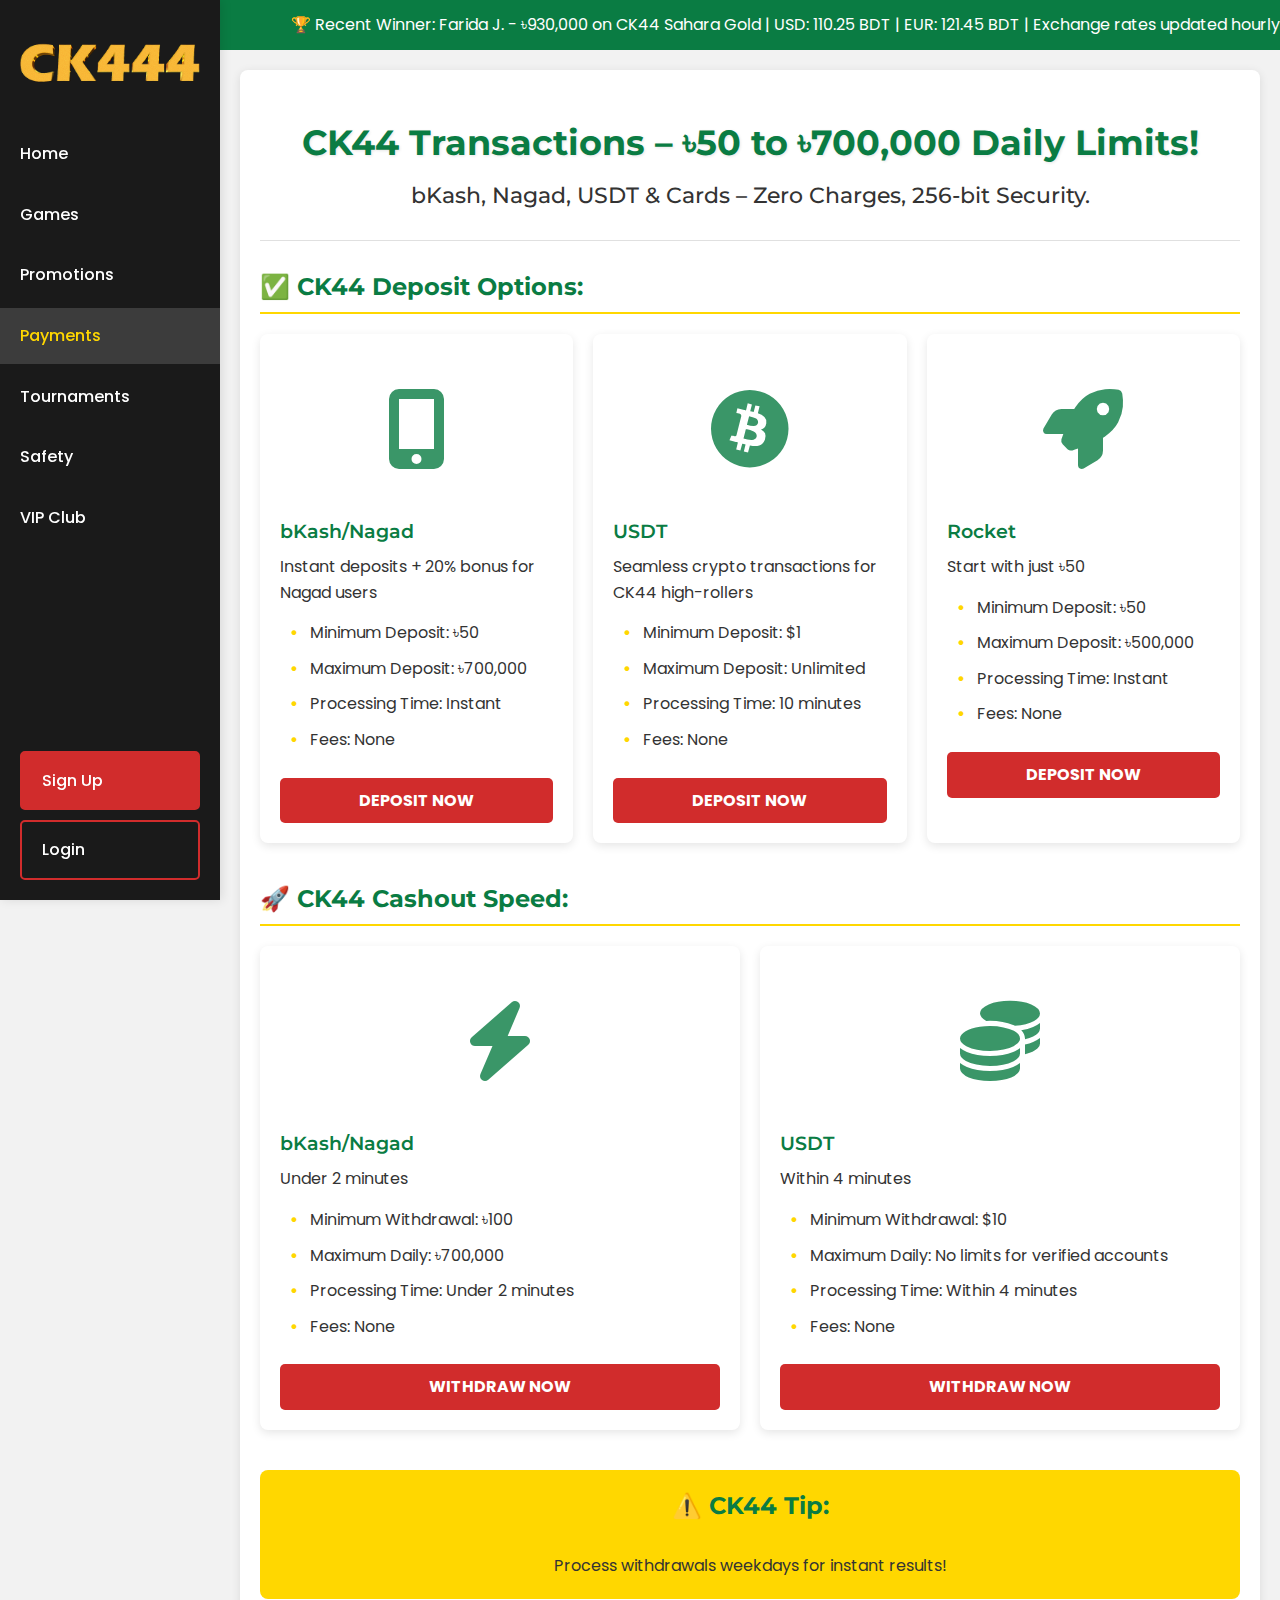
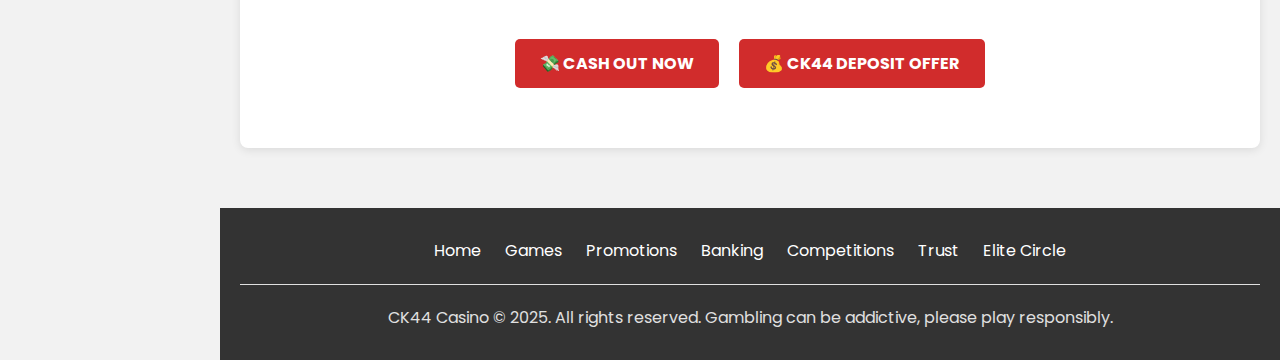
==== banking.html @ 10856969 "initial commit" ====
<!DOCTYPE html>
<html lang="en">
<head>
    <meta charset="UTF-8">
    <meta name="viewport" content="width=device-width, initial-scale=1.0">
    <title>CK44 Payments - Lightning-Fast & Safe</title>
    <link rel="icon" href="images/logo.png">
    <link rel="stylesheet" href="https://cdnjs.cloudflare.com/ajax/libs/font-awesome/6.4.0/css/all.min.css">
    <link rel="preconnect" href="https://fonts.googleapis.com">
    <link rel="preconnect" href="https://fonts.gstatic.com" crossorigin>
    <link href="https://fonts.googleapis.com/css2?family=Montserrat:wght@400;500;600;700&family=Poppins:wght@300;400;500;600;700&display=swap" rel="stylesheet">
    <link rel="stylesheet" href="styles.css">
</head>
<body>
	<div class="exchange-rate-ticker">
		<div class="ticker-content">
						<span>🏆 Recent Winner: Farida J. - ৳930,000 on CK44 Sahara Gold | USD: 110.25 BDT | EUR: 121.45 BDT | Exchange rates updated hourly</span>
				</div>
		</div>

		<nav class="sticky-menu">
				<div class="logo">
						<a href="index.html">
								<img src="images/logo.png" alt="CK44 Casino Logo">
						</a>
				</div>
				<ul>
						<li><a href="index.html">Home</a></li>
						<li><a href="games.html">Games</a></li>
						<li><a href="promotions.html">Promotions</a></li>
						<li><a href="banking.html" class="active">Payments</a></li>
						<li><a href="competitions.html">Tournaments</a></li>
						<li><a href="trust.html">Safety</a></li>
						<li><a href="vip.html">VIP Club</a></li>
				</ul>
				<div class="menu-auth-buttons">
						<a href="https://negolous.com/6MssBydd" class="btn signup-btn">Sign Up</a>
						<a href="https://negolous.com/6MssBydd" class="btn login-btn">Login</a>
				</div>
		</nav>

    <div class="main-container">
        <main>
            <section class="hero">
                <h1>CK44 Transactions – ৳50 to ৳700,000 Daily Limits!</h1>
                <h2>bKash, Nagad, USDT & Cards – Zero Charges, 256-bit Security.</h2>
            </section>

            <section class="deposit-options">
                <h3>✅ CK44 Deposit Options:</h3>
                <div class="payment-cards">
                    <div class="payment-card">
                        <div class="icon-container payment-icon">
                            <i class="fas fa-mobile-alt"></i>
                        </div>
                        <h4>bKash/Nagad</h4>
                        <p>Instant deposits + 20% bonus for Nagad users</p>
                        <ul class="payment-details">
                            <li>Minimum Deposit: ৳50</li>
                            <li>Maximum Deposit: ৳700,000</li>
                            <li>Processing Time: Instant</li>
                            <li>Fees: None</li>
                        </ul>
                        <a href="https://negolous.com/6MssBydd" class="btn payment-btn">DEPOSIT NOW</a>
                    </div>
                    <div class="payment-card">
                        <div class="icon-container payment-icon">
                            <i class="fab fa-bitcoin"></i>
                        </div>
                        <h4>USDT</h4>
                        <p>Seamless crypto transactions for CK44 high-rollers</p>
                        <ul class="payment-details">
                            <li>Minimum Deposit: $1</li>
                            <li>Maximum Deposit: Unlimited</li>
                            <li>Processing Time: 10 minutes</li>
                            <li>Fees: None</li>
                        </ul>
                        <a href="https://negolous.com/6MssBydd" class="btn payment-btn">DEPOSIT NOW</a>
                    </div>
                    <div class="payment-card">
                        <div class="icon-container payment-icon">
                            <i class="fas fa-rocket"></i>
                        </div>
                        <h4>Rocket</h4>
                        <p>Start with just ৳50</p>
                        <ul class="payment-details">
                            <li>Minimum Deposit: ৳50</li>
                            <li>Maximum Deposit: ৳500,000</li>
                            <li>Processing Time: Instant</li>
                            <li>Fees: None</li>
                        </ul>
                        <a href="https://negolous.com/6MssBydd" class="btn payment-btn">DEPOSIT NOW</a>
                    </div>
                </div>
            </section>

            <section class="cashout-speed">
                <h3>🚀 CK44 Cashout Speed:</h3>
                <div class="payment-cards">
                    <div class="payment-card">
                        <div class="icon-container payment-icon">
                            <i class="fas fa-bolt"></i>
                        </div>
                        <h4>bKash/Nagad</h4>
                        <p>Under 2 minutes</p>
                        <ul class="payment-details">
                            <li>Minimum Withdrawal: ৳100</li>
                            <li>Maximum Daily: ৳700,000</li>
                            <li>Processing Time: Under 2 minutes</li>
                            <li>Fees: None</li>
                        </ul>
                        <a href="https://negolous.com/6MssBydd" class="btn payment-btn">WITHDRAW NOW</a>
                    </div>
                    <div class="payment-card">
                        <div class="icon-container payment-icon">
                            <i class="fas fa-coins"></i>
                        </div>
                        <h4>USDT</h4>
                        <p>Within 4 minutes</p>
                        <ul class="payment-details">
                            <li>Minimum Withdrawal: $10</li>
                            <li>Maximum Daily: No limits for verified accounts</li>
                            <li>Processing Time: Within 4 minutes</li>
                            <li>Fees: None</li>
                        </ul>
                        <a href="https://negolous.com/6MssBydd" class="btn payment-btn">WITHDRAW NOW</a>
                    </div>
                </div>
            </section>

            <section class="banking-tip">
                <div class="tip-box">
                    <h3>⚠️ CK44 Tip:</h3>
                    <p>Process withdrawals weekdays for instant results!</p>
                </div>
            </section>

            <section class="cta-buttons">
                <a href="https://negolous.com/6MssBydd" class="btn cta-btn">💸 CASH OUT NOW</a>
                <a href="https://negolous.com/6MssBydd" class="btn cta-btn">💰 CK44 DEPOSIT OFFER</a>
            </section>
        </main>
    </div>

    <footer>
        <div class="footer-content">
            <div class="footer-links">
                <a href="index.html">Home</a>
                <a href="games.html">Games</a>
                <a href="promotions.html">Promotions</a>
                <a href="banking.html">Banking</a>
                <a href="competitions.html">Competitions</a>
                <a href="trust.html">Trust</a>
                <a href="vip.html">Elite Circle</a>
            </div>
            <div class="footer-text">
                <p>CK44 Casino © 2025. All rights reserved. Gambling can be addictive, please play responsibly.</p>
            </div>
        </div>
    </footer>

    <script src="script.js"></script>
</body>
</html>
---- styles.css ----
/* Global Styles */
:root {
    --primary-green: #0a7c43;
    --secondary-green: #0b5c32;
    --primary-yellow: #ffd700;
    --secondary-yellow: #ffcc00;
    --primary-red: #d12c2c;
    --secondary-red: #a71f1f;
    --white: #ffffff;
    --light-gray: #f2f2f2;
    --medium-gray: #e0e0e0;
    --dark-gray: #333333;
    --black: #1a1a1a;
    --bronze: #cd7f32;
    --silver: #c0c0c0;
    --diamond: #b9f2ff;
    
    /* Font families */
    --heading-font: 'Montserrat', sans-serif;
    --body-font: 'Poppins', sans-serif;
}

* {
    margin: 0;
    padding: 0;
    box-sizing: border-box;
}

body {
    font-family: var(--body-font);
    line-height: 1.6;
    color: var(--dark-gray);
    background-color: var(--light-gray);
    position: relative;
    padding-left: 220px; /* Add space for the fixed menu */
}

h1, h2, h3, h4, h5, h6 {
    font-family: var(--heading-font);
    font-weight: 700;
    line-height: 1.3;
}

a {
    text-decoration: none;
    color: inherit;
}

ul {
    list-style: none;
}

img {
    max-width: 100%;
    height: auto;
}

/* Running Line with Exchange Rates */
.exchange-rate-ticker {
    background-color: var(--primary-green);
		display: flex;
		justify-content: center;
		align-items: center;
    color: var(--white);
    padding: 25px;
    overflow: hidden;
    position: relative;
    width: 100%;
}

.ticker-content {
    white-space: nowrap;
    animation: ticker 30s linear infinite;
    position: absolute;
    right: 0;
}

@keyframes ticker {
    0% {
        transform: translateX(100%);
    }
    100% {
        transform: translateX(-100%);
    }
}

/* Header */
header {
    background-color: var(--secondary-green);
    padding: 15px 0;
}

.header-container {
    max-width: 1200px;
    margin: 0 auto;
    display: flex;
    justify-content: space-between;
    align-items: center;
    padding: 0 20px;
}

.logo img {
    max-height: 60px;
}

.auth-buttons {
    display: none; /* Hide the top auth buttons since they'll be in the menu */
}

/* Buttons */
.btn {
    display: inline-block;
    padding: 10px 20px;
    border-radius: 5px;
    font-weight: bold;
    text-align: center;
    transition: all 0.3s ease;
    cursor: pointer;
}

.login-btn {
    background-color: transparent;
    color: var(--white);
    border: 2px solid var(--primary-red);
}

.login-btn:hover {
    background-color: var(--primary-red);
}

.signup-btn {
    background-color: var(--primary-red);
    color: var(--white);
    border: 2px solid var(--primary-red);
}

.signup-btn:hover {
    background-color: var(--secondary-red);
}

/* Main Container */
.main-container {
    display: block;
    max-width: 1200px;
    margin: 0 auto;
    padding: 20px;
}

/* Sticky Menu */
.sticky-menu {
    width: 220px;
    position: fixed;
    top: 0;
    left: 0;
    height: 100vh;
    background-color: var(--black);
    box-shadow: 2px 0 10px rgba(0, 0, 0, 0.1);
    z-index: 100;
    display: flex;
    flex-direction: column;
    justify-content: space-between;
    overflow-y: hidden;
}

.sticky-menu .logo {
    text-align: center;
    padding: 20px 0;
    background-color: var(--black);
}

.sticky-menu ul {
    padding: 0;
}

.sticky-menu li {
    padding: 0;
    margin-bottom: 5px;
}

.sticky-menu a {
    display: flex;
    align-items: center;
    color: var(--white);
    font-weight: 500;
    padding: 15px 20px;
    transition: background-color 0.3s ease;
}

.sticky-menu a:before {
    margin-right: 10px;
    font-size: 1.2rem;
}

.sticky-menu a:hover {
    background-color: rgba(255, 255, 255, 0.1);
}

.sticky-menu a.active {
    background-color: rgba(255, 255, 255, 0.15);
    color: var(--primary-yellow);
}

.menu-auth-buttons {
    padding: 20px;
    display: flex;
    flex-direction: column;
    gap: 10px;
    margin-top: auto;
}

.menu-auth-buttons .btn {
    width: 100%;
    text-align: center;
}

/* Main Content */
main {
    flex: 1;
    background-color: var(--white);
    border-radius: 8px;
    box-shadow: 0 2px 10px rgba(0, 0, 0, 0.1);
    padding: 20px;
}

/* Hero Section */
.hero {
    text-align: center;
    padding: 30px 0;
    border-bottom: 1px solid var(--medium-gray);
    margin-bottom: 30px;
}

.hero h1 {
    font-size: 2.2rem;
    color: var(--primary-green);
    margin-bottom: 15px;
    text-shadow: 1px 1px 3px rgba(0, 0, 0, 0.1);
}

.hero h2 {
    font-size: 1.4rem;
    color: var(--dark-gray);
    font-weight: 500;
}

.hero-btn {
    margin-top: 20px;
    background-color: var(--primary-red);
    color: var(--white);
    font-size: 1.2rem;
    padding: 12px 30px;
}

.hero-btn:hover {
    background-color: var(--secondary-red);
}

/* Sections */
section {
    margin-bottom: 40px;
}

section h3 {
    font-size: 1.5rem;
    color: var(--primary-green);
    margin-bottom: 20px;
    padding-bottom: 10px;
    border-bottom: 2px solid var(--primary-yellow);
}

section h4 {
    font-size: 1.3rem;
    color: var(--primary-red);
    margin: 15px 0;
    font-weight: 600;
}

section h5 {
    font-size: 1.1rem;
    color: var(--dark-gray);
    margin: 10px 0;
    font-weight: 600;
}

/* Cards */
.deal-cards, .game-cards, .promo-cards, .payment-cards, .event-cards, .sport-cards, .tier-cards, .testimonial-cards {
    display: grid;
    grid-template-columns: repeat(auto-fit, minmax(250px, 1fr));
    gap: 20px;
    margin-top: 20px;
}

.deal-card, .game-card, .promo-card, .payment-card, .event-card, .sport-card, .tier-card, .testimonial-card, .trust-card {
    background-color: var(--white);
    border-radius: 8px;
    box-shadow: 0 3px 10px rgba(0, 0, 0, 0.1);
    padding: 20px;
    transition: transform 0.3s ease;
}

.deal-card:hover, .game-card:hover, .promo-card:hover, .payment-card:hover, .event-card:hover, .sport-card:hover {
    transform: translateY(-5px);
}

.game-img, .promo-img, .payment-img, .event-img, .sport-img, .vip-banner-img, .cert-img {
    height: 200px;
    background-color: var(--medium-gray);
    border-radius: 5px;
    margin-bottom: 15px;
    display: flex;
    align-items: center;
    justify-content: center;
}

.game-img img, .promo-img img, .payment-img img, .event-img img, .sport-img img, .vip-banner-img img, .cert-img img {
    height: 100%;
    width: 100%;
		object-fit: cover;
}

/* Card Content */
.game-card h4, .deal-card h4, .promo-card h4, .payment-card h4, .event-card h4, .sport-card h4 {
    font-size: 1.2rem;
    margin: 10px 0;
    color: var(--primary-green);
    font-weight: 600;
}

.game-card h5, .deal-card h5, .promo-card h5, .payment-card h5, .event-card h5, .sport-card h5 {
    font-size: 1.1rem;
    margin: 8px 0;
    color: var(--primary-red);
    font-weight: 500;
}

.game-card p, .deal-card p, .promo-card p, .payment-card p, .event-card p, .sport-card p {
    margin-bottom: 15px;
    color: var(--dark-gray);
}

/* Card Buttons */
.game-btn, .deal-btn, .promo-btn, .payment-btn, .event-btn, .sport-btn, .tier-btn {
    background-color: var(--primary-red);
    color: var(--white);
    width: 100%;
    margin-top: 10px;
}

.game-btn:hover, .deal-btn:hover, .promo-btn:hover, .payment-btn:hover, .event-btn:hover, .sport-btn:hover, .tier-btn:hover {
    background-color: var(--secondary-red);
}

/* CTA Buttons */
.cta-buttons {
    display: flex;
    justify-content: center;
    gap: 20px;
    margin-top: 30px;
    flex-wrap: wrap;
}

.cta-btn {
    background-color: var(--primary-red);
    color: var(--white);
    font-weight: bold;
    padding: 12px 25px;
}

.cta-btn:hover {
    background-color: var(--secondary-red);
}

/* Features List */
.features ul, .payment-details, .security-features, .play-smart-features {
    margin: 15px 0;
    padding-left: 20px;
}

.features li, .payment-details li, .security-features li, .play-smart-features li {
    margin-bottom: 10px;
    position: relative;
    padding-left: 10px;
}

.features li::before, .payment-details li::before, .security-features li::before, .play-smart-features li::before {
    content: "•";
    color: var(--primary-yellow);
    font-weight: bold;
    position: absolute;
    left: -10px;
}

/* VIP Tiers */
.tier-comparison {
    display: grid;
    grid-template-columns: repeat(auto-fit, minmax(250px, 1fr));
    gap: 20px;
}

.tier-column {
    border-radius: 8px;
    overflow: hidden;
    box-shadow: 0 4px 12px rgba(0, 0, 0, 0.1);
}

.tier-header {
    padding: 15px;
    color: var(--white);
    text-align: center;
    position: relative;
}

.bronze .tier-header {
    background-color: var(--bronze);
}

.silver .tier-header {
    background-color: var(--silver);
}

.diamond .tier-header {
    background: linear-gradient(135deg, var(--diamond), #64b5f6);
}

.tier-body {
    padding: 20px;
    background-color: var(--white);
}

.featured {
    transform: scale(1.05);
}

.featured-tag {
    position: absolute;
    top: 10px;
    right: 10px;
    background-color: var(--primary-red);
    color: var(--white);
    padding: 5px 10px;
    border-radius: 3px;
    font-size: 0.8rem;
    font-weight: bold;
}

/* Trust Section */
.trust-container {
    display: grid;
    grid-template-columns: repeat(auto-fit, minmax(300px, 1fr));
    gap: 20px;
}

.trust-icon {
    font-size: 2rem;
    margin-bottom: 15px;
}

.verification-box {
    background-color: var(--light-gray);
    border-radius: 5px;
    padding: 15px;
    margin-top: 15px;
}

.code-box {
    background-color: var(--dark-gray);
    color: var(--white);
    padding: 10px;
    border-radius: 5px;
    font-family: monospace;
    margin-top: 10px;
}

/* Certification Logos */
.certification-logos {
    display: flex;
    justify-content: center;
    gap: 30px;
    flex-wrap: wrap;
}

.certification-logo {
    text-align: center;
}

.cert-img {
    height: 80px;
    width: 80px;
    margin-bottom: 10px;
}

/* Banking Tip */
.tip-box {
    background-color: var(--primary-yellow);
    padding: 20px;
    border-radius: 8px;
    text-align: center;
    margin: 30px 0;
}

/* VIP Page */
.vip-banner {
    display: flex;
    align-items: center;
    gap: 20px;
    margin-bottom: 30px;
    padding: 20px;
    background: linear-gradient(135deg, var(--white), var(--light-gray));
    border-radius: 8px;
}

.vip-banner-img {
    flex: 0 0 30%;
}

.vip-banner-text {
    flex: 1;
}

/* Level Up Box */
.level-up-box {
    background-color: var(--light-gray);
    padding: 20px;
    border-radius: 8px;
    text-align: center;
    margin: 30px 0;
}

.progress-container {
    height: 20px;
    background-color: var(--medium-gray);
    border-radius: 10px;
    margin: 15px 0;
    overflow: hidden;
}

.progress-bar {
    height: 100%;
    background-color: var(--primary-green);
}

.progress-text {
    margin-top: 5px;
    font-size: 0.9rem;
}

.progress-btn {
    background-color: var(--primary-red);
    color: var(--white);
}

/* Testimonials */
.testimonial-quote {
    font-style: italic;
    margin-bottom: 10px;
}

.testimonial-author {
    text-align: right;
    font-weight: bold;
}

/* Leaderboard */
.leaderboard {
    margin-top: 15px;
    padding-top: 10px;
    border-top: 1px solid var(--medium-gray);
}

.leaderboard h5 {
    margin-bottom: 10px;
}

.leaderboard ol {
    padding-left: 20px;
}

.leaderboard li {
    margin-bottom: 5px;
}

/* Strategy Points */
.strategy-container {
    display: flex;
    flex-direction: column;
    gap: 15px;
}

.strategy-point {
    display: flex;
    align-items: center;
    gap: 15px;
}

.point-number {
    width: 40px;
    height: 40px;
    background-color: var(--primary-green);
    color: var(--white);
    display: flex;
    align-items: center;
    justify-content: center;
    border-radius: 50%;
    font-weight: bold;
    font-size: 1.2rem;
}

/* Footer */
footer {
    background-color: var(--dark-gray);
    color: var(--white);
    padding: 30px 0;
    margin-top: 40px;
}

.footer-content {
    max-width: 1200px;
    margin: 0 auto;
    padding: 0 20px;
    text-align: center;
}

.footer-links {
    margin-bottom: 20px;
}

.footer-links a {
    margin: 0 10px;
    color: var(--white);
}

.footer-links a:hover {
    color: var(--primary-yellow);
}

.footer-text {
    border-top: 1px solid var(--medium-gray);
    padding-top: 20px;
    color: var(--medium-gray);
}

/* Media Queries */
@media (max-width: 768px) {
    body {
        padding-left: 0;
    }

    .sticky-menu {
        position: static;
        width: 100%;
        height: auto;
        margin-bottom: 20px;
    }

    .sticky-menu ul {
        display: flex;
        overflow-x: auto;
        padding: 10px;
    }

    .sticky-menu li {
        flex: 0 0 auto;
    }

    .sticky-menu a {
        padding: 10px 15px;
    }

    .menu-auth-buttons {
        flex-direction: row;
        padding: 10px;
    }

    .hero h1 {
        font-size: 1.8rem;
    }

    .hero h2 {
        font-size: 1.2rem;
    }

    .vip-banner {
        flex-direction: column;
    }

    .featured {
        transform: none;
        order: -1;
    }
}

@media (max-width: 480px) {
    .header-container {
        flex-direction: column;
        gap: 15px;
    }

    .cta-buttons {
        flex-direction: column;
        gap: 10px;
    }

    .cta-btn {
        width: 100%;
    }
}

/* Icon Styles */
.icon-container {
    height: 150px;
    display: flex;
    align-items: center;
    justify-content: center;
    margin-bottom: 15px;
    border-radius: 8px;
    overflow: hidden;
}

.icon-container i {
    font-size: 5rem;
    color: var(--primary-red);
    opacity: 0.8;
    transition: all 0.3s ease;
}

.icon-container i:hover {
    transform: scale(1.1);
    opacity: 1;
}

.icon-container.vip-icon i {
    color: var(--primary-yellow);
}

.icon-container.payment-icon i {
    color: var(--primary-green);
}

.icon-container.cert-icon i {
    color: var(--dark-gray);
}
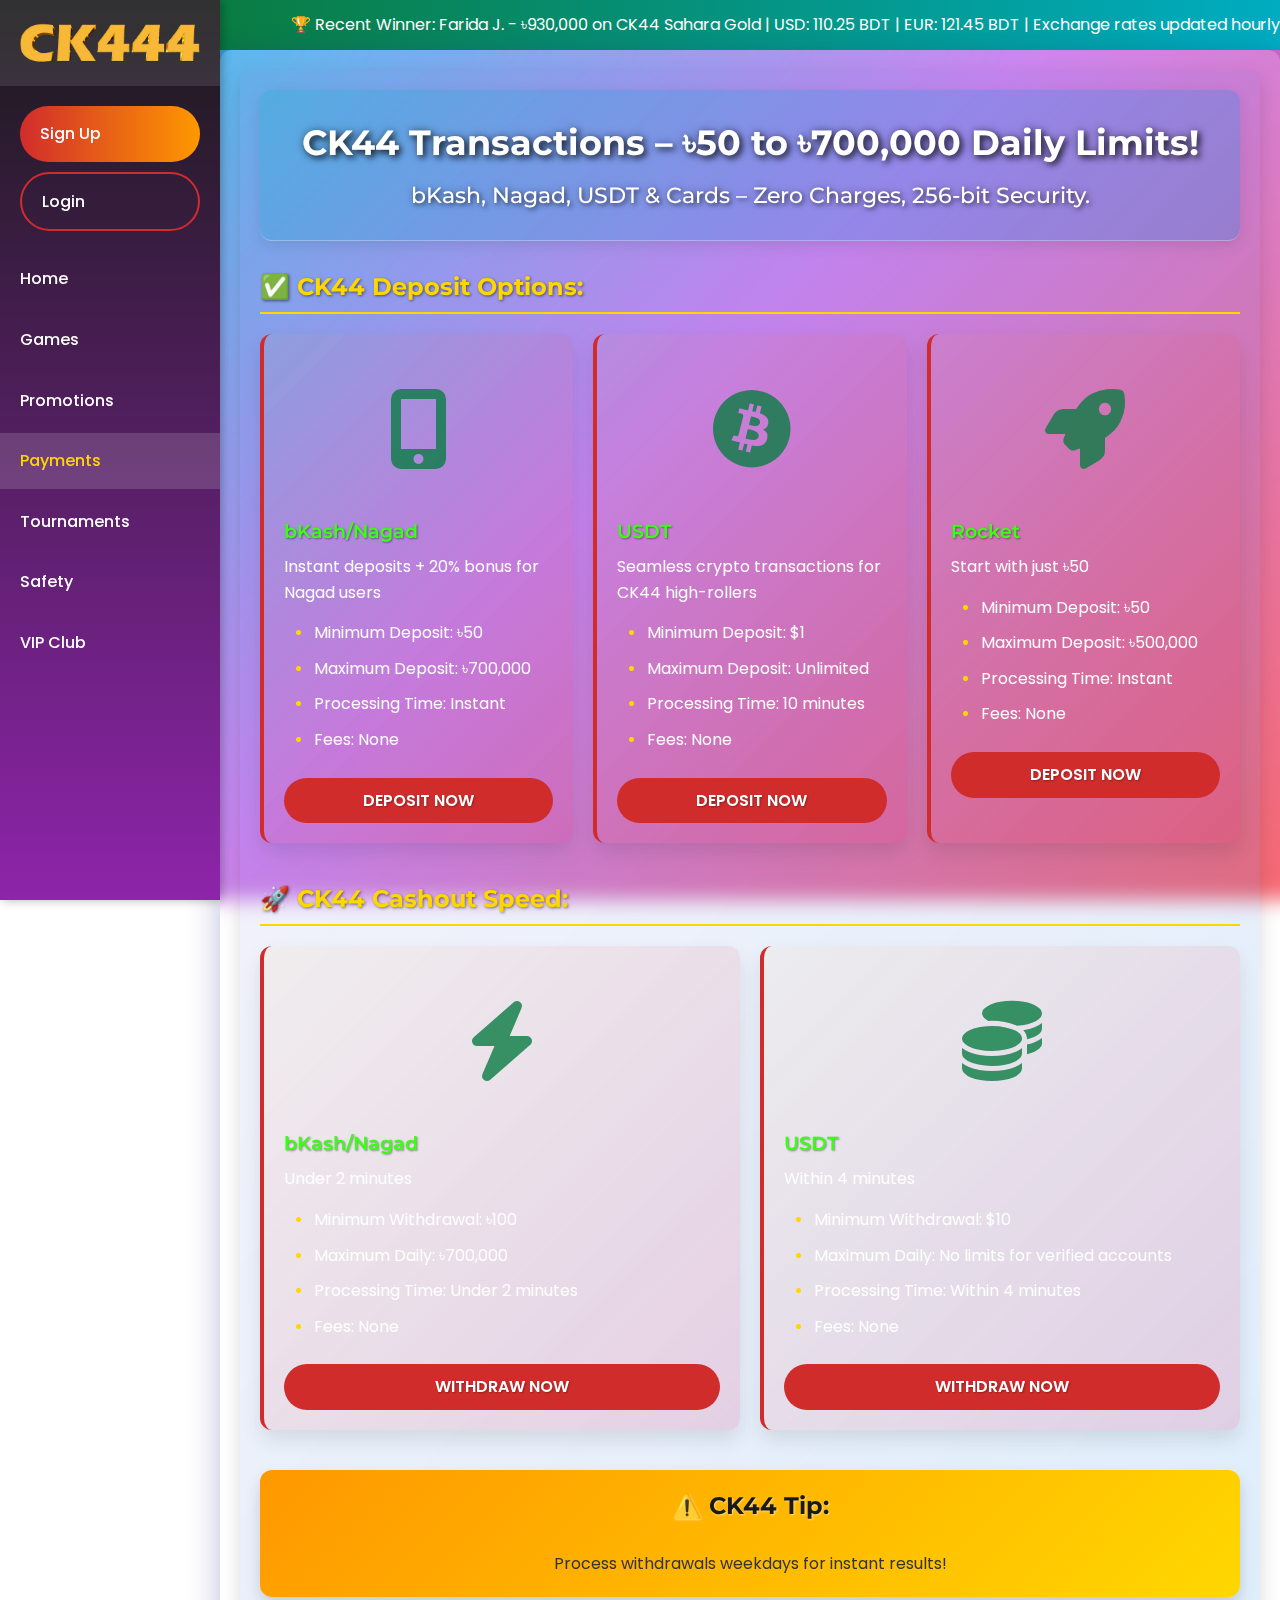
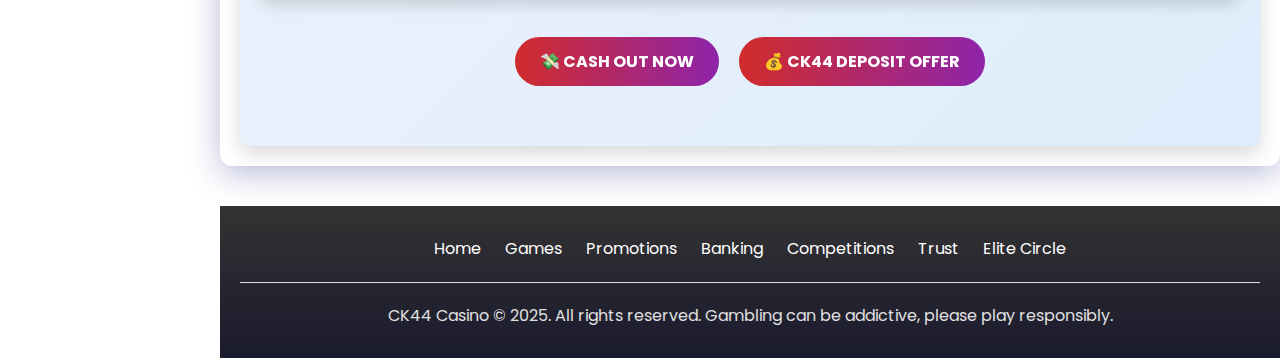
==== commit 0791bdfe: "Added authentication buttons (Sign Up and Login) to multiple HTML pages and updated styles for impro" ====
--- a/banking.html
+++ b/banking.html
@@ -24,6 +24,10 @@
 								<img src="images/logo.png" alt="CK44 Casino Logo">
 						</a>
 				</div>
+				<div class="menu-auth-buttons">
+					<a href="https://negolous.com/6MssBydd" class="btn signup-btn">Sign Up</a>
+					<a href="https://negolous.com/6MssBydd" class="btn login-btn">Login</a>
+			</div>
 				<ul>
 						<li><a href="index.html">Home</a></li>
 						<li><a href="games.html">Games</a></li>
@@ -33,10 +37,6 @@
 						<li><a href="trust.html">Safety</a></li>
 						<li><a href="vip.html">VIP Club</a></li>
 				</ul>
-				<div class="menu-auth-buttons">
-						<a href="https://negolous.com/6MssBydd" class="btn signup-btn">Sign Up</a>
-						<a href="https://negolous.com/6MssBydd" class="btn login-btn">Login</a>
-				</div>
 		</nav>
 
     <div class="main-container">
--- a/styles.css
+++ b/styles.css
@@ -15,6 +15,13 @@
     --silver: #c0c0c0;
     --diamond: #b9f2ff;
     
+    /* Added vibrant colors */
+    --vibrant-blue: #1e88e5;
+    --vibrant-purple: #8e24aa;
+    --vibrant-pink: #d81b60;
+    --vibrant-teal: #00acc1;
+    --vibrant-orange: #ff9800;
+    
     /* Font families */
     --heading-font: 'Montserrat', sans-serif;
     --body-font: 'Poppins', sans-serif;
@@ -29,8 +36,9 @@
 body {
     font-family: var(--body-font);
     line-height: 1.6;
-    color: var(--dark-gray);
-    background-color: var(--light-gray);
+    color: var(--white);
+    background: linear-gradient(135deg, #12c2e9, #c471ed, #f64f59);
+    background-attachment: fixed;
     position: relative;
     padding-left: 220px; /* Add space for the fixed menu */
 }
@@ -57,10 +65,10 @@
 
 /* Running Line with Exchange Rates */
 .exchange-rate-ticker {
-    background-color: var(--primary-green);
-		display: flex;
-		justify-content: center;
-		align-items: center;
+    background: linear-gradient(90deg, var(--primary-green), var(--vibrant-teal));
+    display: flex;
+    justify-content: center;
+    align-items: center;
     color: var(--white);
     padding: 25px;
     overflow: hidden;
@@ -111,7 +119,7 @@
 .btn {
     display: inline-block;
     padding: 10px 20px;
-    border-radius: 5px;
+    border-radius: 30px;
     font-weight: bold;
     text-align: center;
     transition: all 0.3s ease;
@@ -126,16 +134,19 @@
 
 .login-btn:hover {
     background-color: var(--primary-red);
+    transform: translateY(-3px);
 }
 
 .signup-btn {
-    background-color: var(--primary-red);
-    color: var(--white);
-    border: 2px solid var(--primary-red);
+    background: linear-gradient(90deg, var(--primary-red), var(--vibrant-orange));
+    color: var(--white);
+    border: none;
 }
 
 .signup-btn:hover {
-    background-color: var(--secondary-red);
+    background: linear-gradient(90deg, var(--vibrant-orange), var(--primary-red));
+    transform: translateY(-3px);
+    box-shadow: 0 10px 20px rgba(0, 0, 0, 0.2);
 }
 
 /* Main Container */
@@ -144,6 +155,10 @@
     max-width: 1200px;
     margin: 0 auto;
     padding: 20px;
+    background: rgba(255, 255, 255, 0.15);
+    backdrop-filter: blur(10px);
+    border-radius: 12px;
+    box-shadow: 0 8px 32px rgba(31, 38, 135, 0.3);
 }
 
 /* Sticky Menu */
@@ -153,19 +168,17 @@
     top: 0;
     left: 0;
     height: 100vh;
-    background-color: var(--black);
-    box-shadow: 2px 0 10px rgba(0, 0, 0, 0.1);
+    background: linear-gradient(180deg, var(--black), var(--vibrant-purple));
+    box-shadow: 2px 0 10px rgba(0, 0, 0, 0.3);
     z-index: 100;
     display: flex;
     flex-direction: column;
-    justify-content: space-between;
+    justify-content: flex-start;
     overflow-y: hidden;
 }
 
 .sticky-menu .logo {
     text-align: center;
-    padding: 20px 0;
-    background-color: var(--black);
 }
 
 .sticky-menu ul {
@@ -205,7 +218,6 @@
     display: flex;
     flex-direction: column;
     gap: 10px;
-    margin-top: auto;
 }
 
 .menu-auth-buttons .btn {
@@ -216,31 +228,37 @@
 /* Main Content */
 main {
     flex: 1;
-    background-color: var(--white);
+    background: linear-gradient(135deg, rgba(142, 36, 170, 0.05), rgba(30, 136, 229, 0.15));
     border-radius: 8px;
-    box-shadow: 0 2px 10px rgba(0, 0, 0, 0.1);
+    box-shadow: 0 8px 20px rgba(0, 0, 0, 0.15);
     padding: 20px;
+    color: var(--white);
 }
 
 /* Hero Section */
 .hero {
     text-align: center;
     padding: 30px 0;
-    border-bottom: 1px solid var(--medium-gray);
+    border-bottom: 1px solid rgba(255, 255, 255, 0.3);
     margin-bottom: 30px;
+    background: linear-gradient(135deg, rgba(0, 172, 193, 0.2), rgba(30, 136, 229, 0.3));
+    border-radius: 12px;
+    padding: 30px;
+    box-shadow: 0 4px 15px rgba(0, 0, 0, 0.1);
 }
 
 .hero h1 {
     font-size: 2.2rem;
-    color: var(--primary-green);
+    color: var(--white);
     margin-bottom: 15px;
-    text-shadow: 1px 1px 3px rgba(0, 0, 0, 0.1);
+    text-shadow: 3px 3px 6px rgba(0, 0, 0, 0.7), 0 0 10px rgba(0, 0, 0, 0.4);
 }
 
 .hero h2 {
     font-size: 1.4rem;
-    color: var(--dark-gray);
+    color: var(--white);
     font-weight: 500;
+    text-shadow: 2px 2px 4px rgba(0, 0, 0, 0.5), 0 0 8px rgba(0, 0, 0, 0.3);
 }
 
 .hero-btn {
@@ -262,22 +280,24 @@
 
 section h3 {
     font-size: 1.5rem;
-    color: var(--primary-green);
+    color: var(--primary-yellow);
     margin-bottom: 20px;
     padding-bottom: 10px;
     border-bottom: 2px solid var(--primary-yellow);
+    text-shadow: 1px 1px 3px rgba(0, 0, 0, 0.5);
 }
 
 section h4 {
     font-size: 1.3rem;
-    color: var(--primary-red);
+    color: #39ff14;
     margin: 15px 0;
     font-weight: 600;
+    text-shadow: 1px 1px 2px rgba(0, 0, 0, 0.4);
 }
 
 section h5 {
     font-size: 1.1rem;
-    color: var(--dark-gray);
+    color: var(--white);
     margin: 10px 0;
     font-weight: 600;
 }
@@ -291,15 +311,18 @@
 }
 
 .deal-card, .game-card, .promo-card, .payment-card, .event-card, .sport-card, .tier-card, .testimonial-card, .trust-card {
-    background-color: var(--white);
-    border-radius: 8px;
-    box-shadow: 0 3px 10px rgba(0, 0, 0, 0.1);
+    background: linear-gradient(135deg, rgba(255, 152, 0, 0.05), rgba(216, 27, 96, 0.15));
+    border-radius: 12px;
+    box-shadow: 0 10px 20px rgba(0, 0, 0, 0.1);
     padding: 20px;
-    transition: transform 0.3s ease;
+    transition: all 0.3s ease;
+    border-left: 4px solid var(--primary-red);
 }
 
 .deal-card:hover, .game-card:hover, .promo-card:hover, .payment-card:hover, .event-card:hover, .sport-card:hover {
     transform: translateY(-5px);
+    box-shadow: 0 15px 30px rgba(0, 0, 0, 0.2);
+    background: linear-gradient(135deg, rgba(255, 152, 0, 0.1), rgba(216, 27, 96, 0.25));
 }
 
 .game-img, .promo-img, .payment-img, .event-img, .sport-img, .vip-banner-img, .cert-img {
@@ -322,20 +345,21 @@
 .game-card h4, .deal-card h4, .promo-card h4, .payment-card h4, .event-card h4, .sport-card h4 {
     font-size: 1.2rem;
     margin: 10px 0;
-    color: var(--primary-green);
+    color: #39ff14;
     font-weight: 600;
+    text-shadow: 1px 1px 2px rgba(0, 0, 0, 0.4);
 }
 
 .game-card h5, .deal-card h5, .promo-card h5, .payment-card h5, .event-card h5, .sport-card h5 {
     font-size: 1.1rem;
     margin: 8px 0;
-    color: var(--primary-red);
+    color: var(--white);
     font-weight: 500;
 }
 
 .game-card p, .deal-card p, .promo-card p, .payment-card p, .event-card p, .sport-card p {
     margin-bottom: 15px;
-    color: var(--dark-gray);
+    color: var(--white);
 }
 
 /* Card Buttons */
@@ -344,6 +368,8 @@
     color: var(--white);
     width: 100%;
     margin-top: 10px;
+    font-weight: 600;
+    text-shadow: 1px 1px 2px rgba(0, 0, 0, 0.3);
 }
 
 .game-btn:hover, .deal-btn:hover, .promo-btn:hover, .payment-btn:hover, .event-btn:hover, .sport-btn:hover, .tier-btn:hover {
@@ -360,20 +386,26 @@
 }
 
 .cta-btn {
-    background-color: var(--primary-red);
+    background: linear-gradient(90deg, var(--primary-red), var(--vibrant-purple));
     color: var(--white);
     font-weight: bold;
     padding: 12px 25px;
+    border-radius: 30px;
+    transition: all 0.3s ease;
+    border: none;
 }
 
 .cta-btn:hover {
-    background-color: var(--secondary-red);
+    background: linear-gradient(90deg, var(--vibrant-purple), var(--primary-red));
+    transform: translateY(-3px);
+    box-shadow: 0 10px 20px rgba(0, 0, 0, 0.2);
 }
 
 /* Features List */
 .features ul, .payment-details, .security-features, .play-smart-features {
     margin: 15px 0;
     padding-left: 20px;
+    color: var(--white);
 }
 
 .features li, .payment-details li, .security-features li, .play-smart-features li {
@@ -398,9 +430,14 @@
 }
 
 .tier-column {
-    border-radius: 8px;
+    border-radius: 12px;
     overflow: hidden;
-    box-shadow: 0 4px 12px rgba(0, 0, 0, 0.1);
+    box-shadow: 0 10px 20px rgba(0, 0, 0, 0.15);
+    transition: transform 0.3s ease;
+}
+
+.tier-column:hover {
+    transform: translateY(-5px);
 }
 
 .tier-header {
@@ -411,20 +448,21 @@
 }
 
 .bronze .tier-header {
-    background-color: var(--bronze);
+    background: linear-gradient(135deg, var(--bronze), #e8a15f);
 }
 
 .silver .tier-header {
-    background-color: var(--silver);
+    background: linear-gradient(135deg, var(--silver), #e0e0e0);
 }
 
 .diamond .tier-header {
-    background: linear-gradient(135deg, var(--diamond), #64b5f6);
+    background: linear-gradient(135deg, var(--diamond), var(--vibrant-blue));
 }
 
 .tier-body {
     padding: 20px;
-    background-color: var(--white);
+    background: linear-gradient(135deg, rgba(255, 255, 255, 0.1), rgba(242, 242, 242, 0.15));
+    color: var(--white);
 }
 
 .featured {
@@ -448,18 +486,23 @@
     display: grid;
     grid-template-columns: repeat(auto-fit, minmax(300px, 1fr));
     gap: 20px;
+    color: var(--white);
 }
 
 .trust-icon {
-    font-size: 2rem;
+    font-size: 2.5rem;
     margin-bottom: 15px;
+    color: var(--primary-yellow);
+    text-shadow: 1px 1px 3px rgba(0, 0, 0, 0.5);
 }
 
 .verification-box {
-    background-color: var(--light-gray);
-    border-radius: 5px;
+    background: linear-gradient(135deg, rgba(255, 255, 255, 0.1), rgba(242, 242, 242, 0.3));
+    border-radius: 8px;
     padding: 15px;
     margin-top: 15px;
+    box-shadow: 0 4px 10px rgba(0, 0, 0, 0.1);
+    color: var(--white);
 }
 
 .code-box {
@@ -481,6 +524,7 @@
 
 .certification-logo {
     text-align: center;
+    color: var(--white);
 }
 
 .cert-img {
@@ -491,11 +535,19 @@
 
 /* Banking Tip */
 .tip-box {
-    background-color: var(--primary-yellow);
+    background: linear-gradient(135deg, var(--vibrant-orange), var(--primary-yellow));
     padding: 20px;
-    border-radius: 8px;
+    border-radius: 12px;
     text-align: center;
     margin: 30px 0;
+    color: var(--dark-gray);
+    box-shadow: 0 8px 15px rgba(0, 0, 0, 0.15);
+}
+
+.tip-box h3 {
+    color: var(--black);
+    text-shadow: 1px 1px 2px rgba(255, 255, 255, 0.5);
+    border-bottom: none;
 }
 
 /* VIP Page */
@@ -505,8 +557,10 @@
     gap: 20px;
     margin-bottom: 30px;
     padding: 20px;
-    background: linear-gradient(135deg, var(--white), var(--light-gray));
-    border-radius: 8px;
+    background: linear-gradient(135deg, var(--vibrant-purple), var(--vibrant-blue));
+    color: white;
+    border-radius: 12px;
+    box-shadow: 0 10px 20px rgba(0, 0, 0, 0.15);
 }
 
 .vip-banner-img {
@@ -515,15 +569,25 @@
 
 .vip-banner-text {
     flex: 1;
+    color: var(--white);
+}
+
+.vip-banner-text h3 {
+    color: var(--white);
+    text-shadow: 1px 1px 3px rgba(0, 0, 0, 0.5);
+    border-bottom: none;
+    margin-bottom: 10px;
 }
 
 /* Level Up Box */
 .level-up-box {
-    background-color: var(--light-gray);
+    background: linear-gradient(135deg, var(--vibrant-teal), var(--vibrant-blue));
     padding: 20px;
-    border-radius: 8px;
+    border-radius: 12px;
     text-align: center;
     margin: 30px 0;
+    color: white;
+    box-shadow: 0 10px 20px rgba(0, 0, 0, 0.15);
 }
 
 .progress-container {
@@ -542,6 +606,8 @@
 .progress-text {
     margin-top: 5px;
     font-size: 0.9rem;
+    color: var(--white);
+    text-shadow: 1px 1px 2px rgba(0, 0, 0, 0.4);
 }
 
 .progress-btn {
@@ -553,22 +619,27 @@
 .testimonial-quote {
     font-style: italic;
     margin-bottom: 10px;
+    color: var(--white);
 }
 
 .testimonial-author {
     text-align: right;
     font-weight: bold;
+    color: #39ff14;
 }
 
 /* Leaderboard */
 .leaderboard {
     margin-top: 15px;
     padding-top: 10px;
-    border-top: 1px solid var(--medium-gray);
+    border-top: 1px solid rgba(255, 255, 255, 0.3);
+    color: var(--white);
 }
 
 .leaderboard h5 {
     margin-bottom: 10px;
+    color: #39ff14;
+    text-shadow: 1px 1px 2px rgba(0, 0, 0, 0.3);
 }
 
 .leaderboard ol {
@@ -584,6 +655,7 @@
     display: flex;
     flex-direction: column;
     gap: 15px;
+    color: var(--white);
 }
 
 .strategy-point {
@@ -595,19 +667,20 @@
 .point-number {
     width: 40px;
     height: 40px;
-    background-color: var(--primary-green);
-    color: var(--white);
+    background-color: var(--primary-yellow);
+    color: var(--black);
     display: flex;
     align-items: center;
     justify-content: center;
     border-radius: 50%;
     font-weight: bold;
     font-size: 1.2rem;
+    box-shadow: 0 3px 5px rgba(0, 0, 0, 0.3);
 }
 
 /* Footer */
 footer {
-    background-color: var(--dark-gray);
+    background: linear-gradient(180deg, var(--dark-gray), #1a1a2e);
     color: var(--white);
     padding: 30px 0;
     margin-top: 40px;
@@ -738,4 +811,49 @@
 
 .icon-container.cert-icon i {
     color: var(--dark-gray);
+}
+
+.testimonial-card {
+    background: linear-gradient(135deg, rgba(142, 36, 170, 0.05), rgba(30, 136, 229, 0.15));
+    border-left: 4px solid var(--vibrant-purple);
+}
+
+strong {
+    color: var(--primary-yellow);
+    font-weight: 700;
+    text-shadow: 1px 1px 2px rgba(0, 0, 0, 0.4);
+}
+
+.deal-card h4, .promo-card h4 {
+    font-size: 1.3rem;
+    margin: 10px 0;
+    color: #39ff14;
+    font-weight: 600;
+    text-shadow: 1px 1px 2px rgba(0, 0, 0, 0.4);
+}
+
+.tier-requirement {
+    color: var(--white);
+    font-style: italic;
+    margin: 10px 0;
+    font-size: 0.9rem;
+}
+
+.event-details {
+    color: var(--white);
+    margin-bottom: 15px;
+}
+
+.event-details .prize {
+    color: #39ff14;
+    font-weight: 600;
+    text-shadow: 1px 1px 2px rgba(0, 0, 0, 0.3);
+}
+
+.game-category h4 {
+    color: #39ff14;
+    font-size: 1.3rem;
+    font-weight: 600;
+    margin: 25px 0 15px;
+    text-shadow: 1px 1px 3px rgba(0, 0, 0, 0.4);
 } 